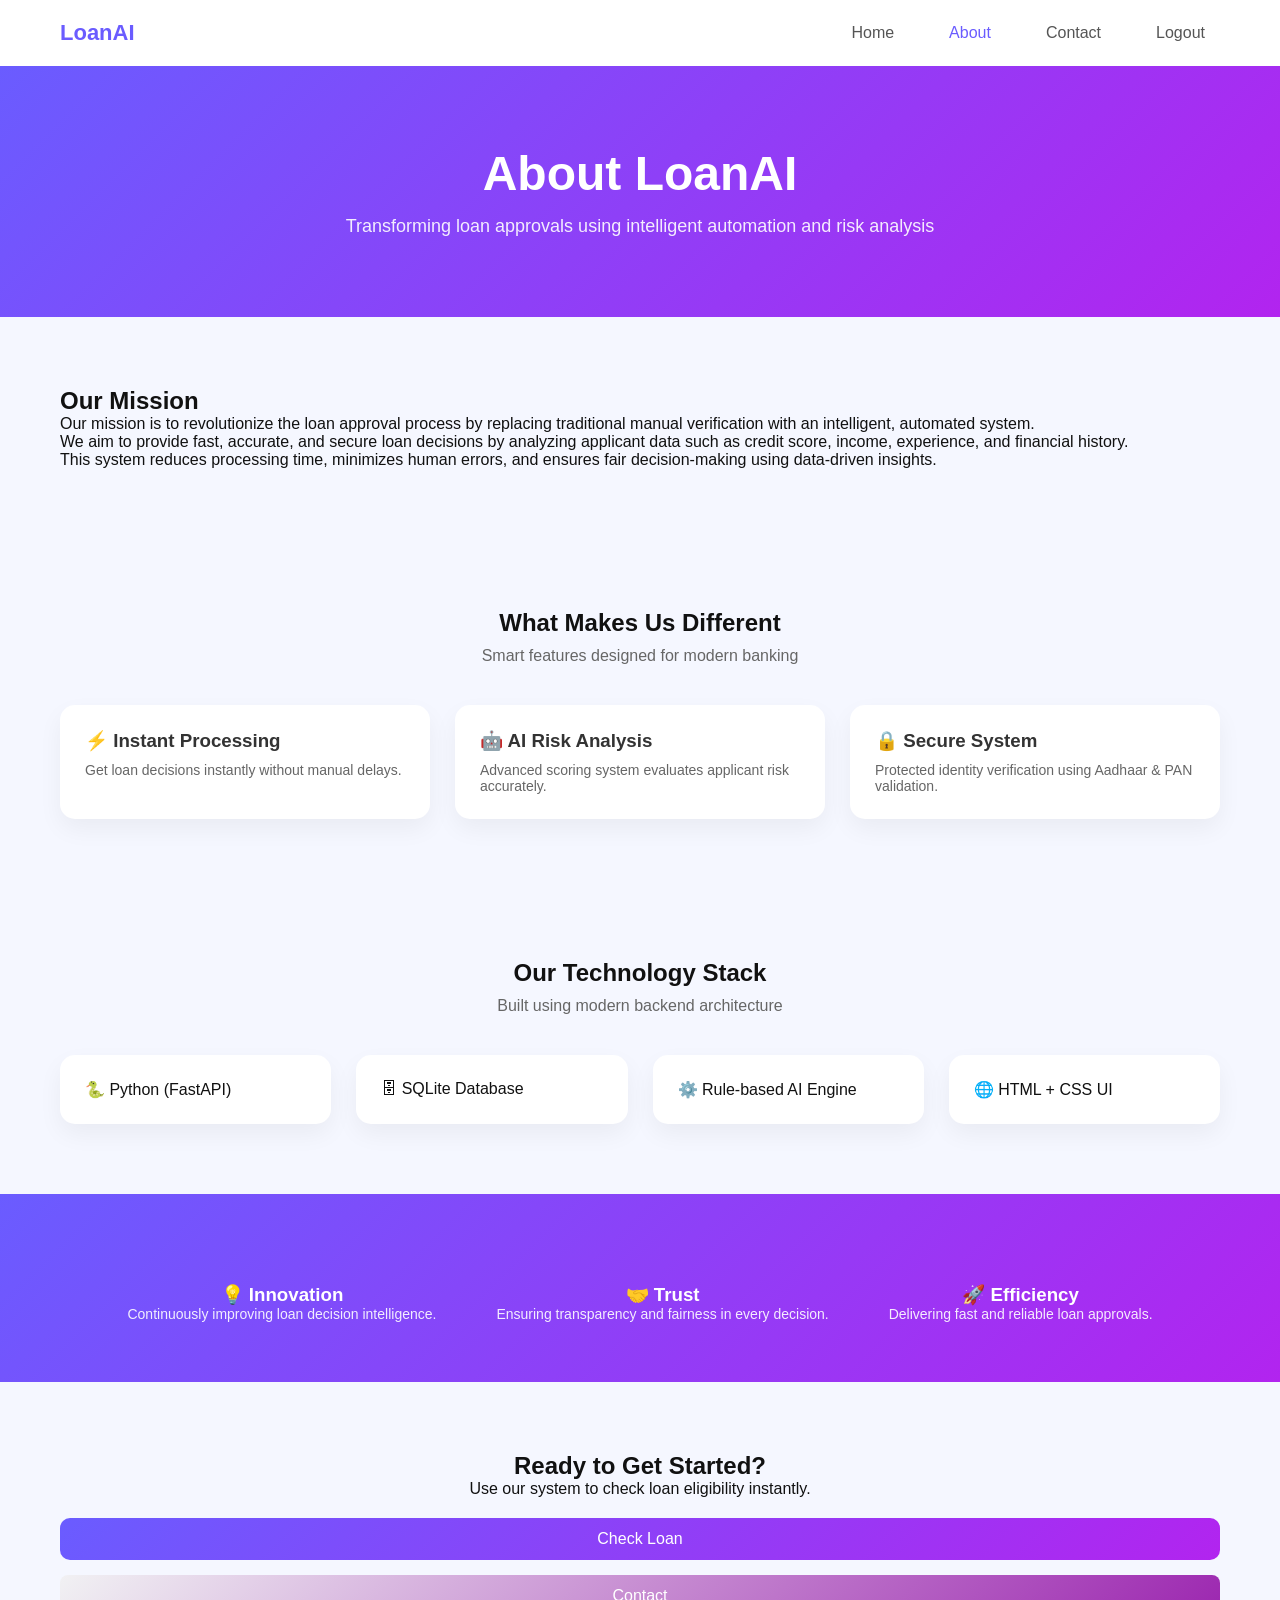
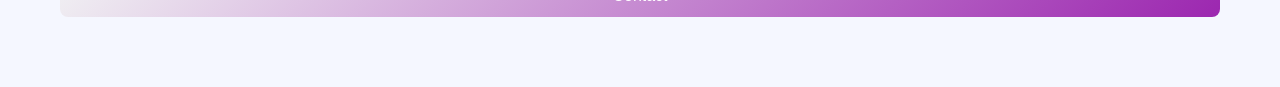
==== static/about.html @ 10fd016d "update it" ====
<!DOCTYPE html>
<html lang="en">
<head>
<meta charset="UTF-8">
<title>About - LoanAI</title>
<link rel="stylesheet" href="/static/style.css">
</head>

<body>
            <!-- NAVBAR -->
<div class="navbar">
    <div class="logo">LoanAI</div>
    <div class="nav-links">
        <a href="#">Home</a>
        <a href="/static/about.html" class="active">About</a>
        <a href="#">Contact</a>
        <a href="#" onclick="logout()">Logout</a>
    </div>
</div>


<!-- HERO SECTION -->
<div class="hero">
    <h1>About LoanAI</h1>
    <p>Transforming loan approvals using intelligent automation and risk analysis</p>
</div>

<!-- OUR MISSION -->
<div class="section">
    <div class="mission">
        <div class="mission-text">
            <h2>Our Mission</h2>
            <p>
                Our mission is to revolutionize the loan approval process by replacing 
                traditional manual verification with an intelligent, automated system.
            </p>
            <p>
                We aim to provide fast, accurate, and secure loan decisions by analyzing 
                applicant data such as credit score, income, experience, and financial history.
            </p>
            <p>
                This system reduces processing time, minimizes human errors, and ensures 
                fair decision-making using data-driven insights.
            </p>
        </div>

        <!-- <div class="mission-img">
            <img src="https://images.unsplash.com/photo-1556740738-b6a63e27c4df" />
        </div> -->
    </div>
</div>

<!-- FEATURES -->
<div class="section">
    <h2 class="center">What Makes Us Different</h2>
    <p class="center subtitle">Smart features designed for modern banking</p>

    <div class="cards">
        <div class="card-box">
            <h3>⚡ Instant Processing</h3>
            <p>Get loan decisions instantly without manual delays.</p>
        </div>

        <div class="card-box">
            <h3>🤖 AI Risk Analysis</h3>
            <p>Advanced scoring system evaluates applicant risk accurately.</p>
        </div>

        <div class="card-box">
            <h3>🔒 Secure System</h3>
            <p>Protected identity verification using Aadhaar & PAN validation.</p>
        </div>
    </div>
</div>

<!-- TECH STACK -->
<div class="section">
    <h2 class="center">Our Technology Stack</h2>
    <p class="center subtitle">Built using modern backend architecture</p>

    <div class="cards">
        <div class="card-box">🐍 Python (FastAPI)</div>
        <div class="card-box">🗄 SQLite Database</div>
        <div class="card-box">⚙️ Rule-based AI Engine</div>
        <div class="card-box">🌐 HTML + CSS UI</div>
    </div>
</div>

<!-- CORE VALUES -->
<div class="hero small">
    <div class="values">
        <div>
            <h3>💡 Innovation</h3>
            <p>Continuously improving loan decision intelligence.</p>
        </div>

        <div>
            <h3>🤝 Trust</h3>
            <p>Ensuring transparency and fairness in every decision.</p>
        </div>

        <div>
            <h3>🚀 Efficiency</h3>
            <p>Delivering fast and reliable loan approvals.</p>
        </div>
    </div>
</div>

<!-- CTA -->
<div class="section center">
    <h2>Ready to Get Started?</h2>
    <p>Use our system to check loan eligibility instantly.</p>

    <div class="buttons">
        <button onclick="goDashboard()" class="primary-btn">Check Loan</button>
        <button class="secondary-btn">Contact</button>
    </div>
</div>

<script>
function goDashboard() {
    window.location.href = "/static/index.html";
}
</script>

</body>
</html>
---- static/style.css ----
body {
    margin: 0;
    font-family: "Segoe UI", sans-serif;
    background: linear-gradient(135deg, #f5f7ff, #e6ecff);
}
/* NAVBAR */
.navbar {
    display: flex;
    justify-content: space-between;
    padding: 20px 60px;
    align-items: center;
}

.logo {
    font-weight: bold;
    font-size: 20px;
}

.nav-links a {
    margin: 0 15px;
    text-decoration: none;
    color: #333;
}

.nav-btn {
    background: linear-gradient(135deg, #6c63ff, #9c27b0);
    color: white;
    border: none;
    padding: 10px 18px;
    border-radius: 8px;
}


/* Layout */
.page {
    display: flex;
    height: 100vh;
}

/* LEFT SIDE */
.left {
    flex: 1;
    padding: 80px;
    display: flex;
    flex-direction: column;
    justify-content: center;
}

.left h1 {
    font-size: 48px;
    margin-bottom: 20px;
}

.left span {
    color: #dcdbe2;
}

.left p {
    font-size: 18px;
    color: #555;
    margin-bottom: 30px;
}

.features div {
    margin: 10px 0;
    font-weight: 500;
}

/* RIGHT SIDE */
.right {
    flex: 1;
    display: flex;
    justify-content: center;
    align-items: center;
}

/* CARD */
.card {
    background: white;
    padding: 40px;
    border-radius: 15px;
    width: 350px;
    box-shadow: 0 10px 30px rgba(0,0,0,0.1);
    text-align: center;
}

.card h2 {
    margin-bottom: 20px;
}

/* INPUTS */
input {
    width: 100%;
    padding: 12px;
    margin: 10px 0;
    border-radius: 8px;
    border: 1px solid #ccc;
    font-size: 14px;
}

/* BUTTON */
button {
    width: 100%;
    padding: 12px;
    margin-top: 15px;
    border: none;
    border-radius: 8px;
    background: linear-gradient(135deg, #f1f1f3, #9c27b0);
    color: white;
    font-size: 16px;
    cursor: pointer;
}

button:hover {
    opacity: 0.9;
}

/* LINK */
.link {
    margin-top: 15px;
}

.link a {
    color: #5d0391;
    text-decoration: none;
}

/* HERO */
.hero {
    background: linear-gradient(135deg, #6c63ff, #9c27b0);
    color: white;
    text-align: center;
    padding: 80px 20px;
}

.hero.small {
    padding: 50px 20px;
}

/* SECTION */
.section {
    padding: 60px 80px;
}

.center {
    text-align: center;
}

.subtitle {
    color: #666;
    margin-bottom: 30px;
}

/* MISSION */
.mission {
    display: flex;
    gap: 40px;
    align-items: center;
}

.mission-text {
    flex: 1;
}

.mission-img img {
    width: 100%;
    border-radius: 12px;
}

/* CARDS */
.cards {
    display: flex;
    gap: 20px;
    margin-top: 30px;
}

.card-box {
    flex: 1;
    background: white;
    padding: 20px;
    border-radius: 12px;
    box-shadow: 0 5px 15px rgba(0,0,0,0.1);
}

/* VALUES */
.values {
    display: flex;
    justify-content: space-around;
}

/* RESET */
* {
    margin: 0;
    padding: 0;
    box-sizing: border-box;
}

body {
    font-family: "Segoe UI", sans-serif;
    background: #f5f7ff;
    color: #111;
}

/* NAVBAR */
.navbar {
    display: flex;
    justify-content: space-between;
    align-items: center;
    padding: 20px 60px;
    background: white;
    box-shadow: 0 2px 10px rgba(0,0,0,0.05);
}

.logo {
    font-size: 22px;
    font-weight: bold;
    color: #6a5cff;
}

.nav-links {
    display: flex;
    align-items: center;
    gap: 25px;
}

.nav-links a {
    text-decoration: none;
    color: #555;
    font-weight: 500;
}

.nav-links a.active {
    color: #6a5cff;
}

.nav-btn {
    padding: 10px 18px;
    border-radius: 10px;
    border: none;
    background: linear-gradient(135deg, #6a5cff, #b224ef);
    color: white;
    cursor: pointer;
}

/* HERO */
.hero {
    text-align: center;
    padding: 80px 20px;
    background: linear-gradient(135deg, #6a5cff, #b224ef);
    color: white;
}

.hero.small {
    padding: 60px 20px;
}

.hero h1 {
    font-size: 48px;
    margin-bottom: 15px;
}

.hero p {
    font-size: 18px;
    opacity: 0.9;
}

/* SECTION */
.section {
    padding: 70px 60px;
}

.center {
    text-align: center;
}

.subtitle {
    color: #666;
    margin-top: 10px;
    margin-bottom: 40px;
}

/* CARDS GRID */
.cards {
    display: grid;
    grid-template-columns: repeat(auto-fit, minmax(250px, 1fr));
    gap: 25px;
}

/* CARD STYLE */
.card-box {
    background: white;
    padding: 25px;
    border-radius: 15px;
    box-shadow: 0 10px 25px rgba(0,0,0,0.05);
    transition: 0.3s;
}

.card-box:hover {
    transform: translateY(-5px);
    box-shadow: 0 15px 30px rgba(0,0,0,0.1);
}

.card-box h3 {
    margin-bottom: 10px;
    color: #333;
}

.card-box p {
    color: #666;
    font-size: 14px;
}

/* STATS */
.values {
    display: flex;
    justify-content: center;
    gap: 60px;
    margin-top: 30px;
}

.values h2 {
    font-size: 36px;
}

.values p {
    font-size: 14px;
    opacity: 0.9;
}

/* BUTTON */
.primary-btn {
    margin-top: 20px;
    padding: 12px 25px;
    border-radius: 10px;
    border: none;
    background: linear-gradient(135deg, #6a5cff, #b224ef);
    color: white;
    font-size: 16px;
    cursor: pointer;
}

.primary-btn:hover {
    opacity: 0.9;
}

/* RESPONSIVE */
@media(max-width: 768px) {
    .navbar {
        padding: 15px 20px;
    }

    .section {
        padding: 50px 20px;
    }

    .hero h1 {
        font-size: 32px;
    }

    .values {
        flex-direction: column;
        gap: 20px;
    }
}
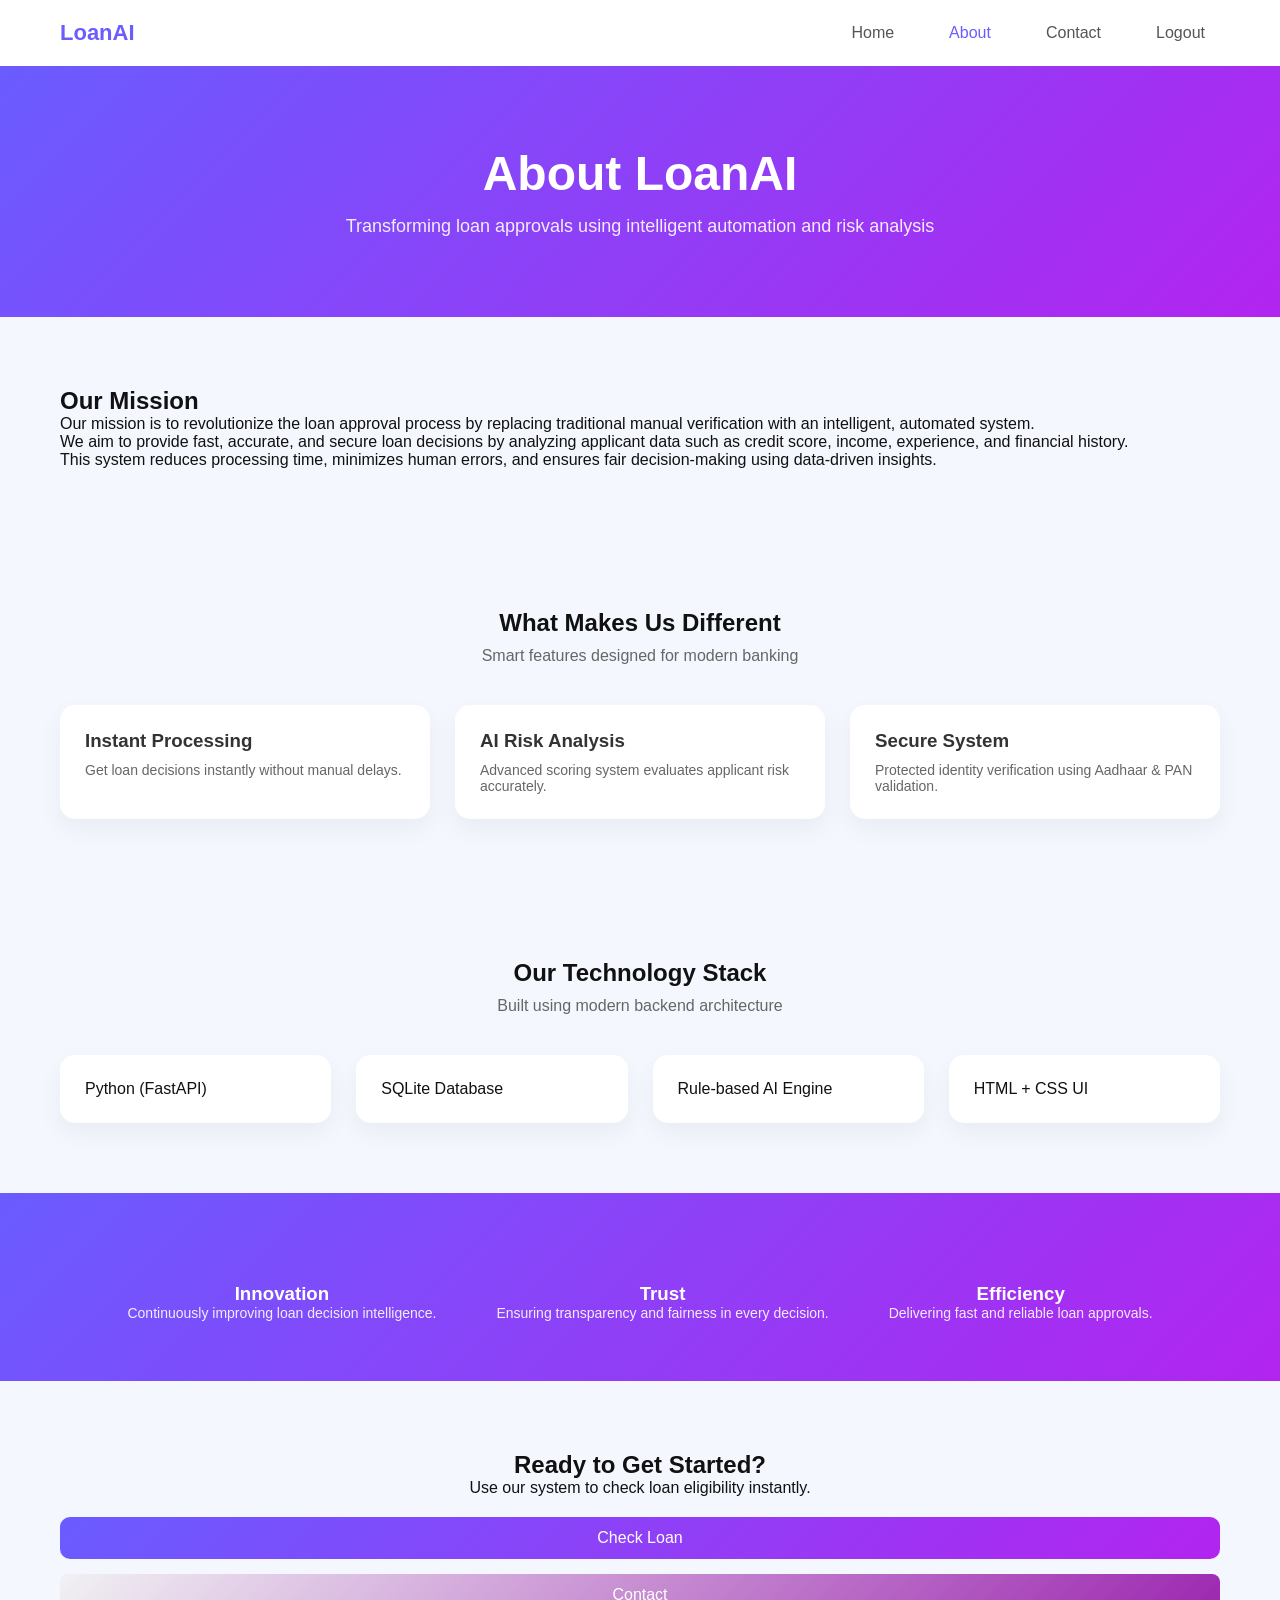
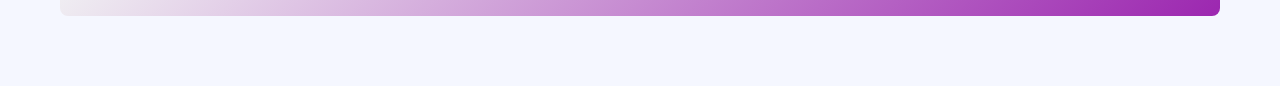
==== commit ab69786d: "update it" ====
--- a/static/about.html
+++ b/static/about.html
@@ -11,7 +11,7 @@
 <div class="navbar">
     <div class="logo">LoanAI</div>
     <div class="nav-links">
-        <a href="#">Home</a>
+        <a href="/static/home.html">Home</a>
         <a href="/static/about.html" class="active">About</a>
         <a href="#">Contact</a>
         <a href="#" onclick="logout()">Logout</a>
@@ -57,17 +57,17 @@
 
     <div class="cards">
         <div class="card-box">
-            <h3>⚡ Instant Processing</h3>
+            <h3> Instant Processing</h3>
             <p>Get loan decisions instantly without manual delays.</p>
         </div>
 
         <div class="card-box">
-            <h3>🤖 AI Risk Analysis</h3>
+            <h3> AI Risk Analysis</h3>
             <p>Advanced scoring system evaluates applicant risk accurately.</p>
         </div>
 
         <div class="card-box">
-            <h3>🔒 Secure System</h3>
+            <h3> Secure System</h3>
             <p>Protected identity verification using Aadhaar & PAN validation.</p>
         </div>
     </div>
@@ -79,10 +79,10 @@
     <p class="center subtitle">Built using modern backend architecture</p>
 
     <div class="cards">
-        <div class="card-box">🐍 Python (FastAPI)</div>
-        <div class="card-box">🗄 SQLite Database</div>
-        <div class="card-box">⚙️ Rule-based AI Engine</div>
-        <div class="card-box">🌐 HTML + CSS UI</div>
+        <div class="card-box"> Python (FastAPI)</div>
+        <div class="card-box"> SQLite Database</div>
+        <div class="card-box"> Rule-based AI Engine</div>
+        <div class="card-box"> HTML + CSS UI</div>
     </div>
 </div>
 
@@ -90,17 +90,17 @@
 <div class="hero small">
     <div class="values">
         <div>
-            <h3>💡 Innovation</h3>
+            <h3>Innovation</h3>
             <p>Continuously improving loan decision intelligence.</p>
         </div>
 
         <div>
-            <h3>🤝 Trust</h3>
+            <h3> Trust</h3>
             <p>Ensuring transparency and fairness in every decision.</p>
         </div>
 
         <div>
-            <h3>🚀 Efficiency</h3>
+            <h3> Efficiency</h3>
             <p>Delivering fast and reliable loan approvals.</p>
         </div>
     </div>
@@ -121,7 +121,15 @@
 function goDashboard() {
     window.location.href = "/static/index.html";
 }
+
+function logout() {
+    localStorage.removeItem("user_id");
+    localStorage.removeItem("user_name");
+    localStorage.removeItem("user_role");
+    localStorage.removeItem("session_token");
+    window.location.href = "/";
+}
 </script>
 
 </body>
-</html>+</html>
--- a/static/style.css
+++ b/static/style.css
@@ -361,4 +361,540 @@
         flex-direction: column;
         gap: 20px;
     }
-}+}
+
+.hidden {
+    display: none;
+}
+
+.dashboard-shell {
+    padding: 48px 60px 72px;
+    background:
+        radial-gradient(circle at top left, rgba(106, 92, 255, 0.12), transparent 30%),
+        linear-gradient(180deg, #f8faff 0%, #eef2ff 100%);
+    min-height: calc(100vh - 80px);
+}
+
+.dashboard-intro {
+    max-width: 760px;
+    margin-bottom: 28px;
+}
+
+.eyebrow {
+    text-transform: uppercase;
+    letter-spacing: 0.12em;
+    font-size: 12px;
+    color: #5b63d3;
+    font-weight: 700;
+    margin-bottom: 10px;
+}
+
+.dashboard-intro h1 {
+    font-size: 42px;
+    margin-bottom: 12px;
+}
+
+.dashboard-intro p {
+    color: #4b5563;
+    line-height: 1.6;
+}
+
+.stats-grid {
+    display: grid;
+    grid-template-columns: repeat(4, minmax(0, 1fr));
+    gap: 18px;
+    margin: 28px 0;
+}
+
+.analytics-grid {
+    display: grid;
+    grid-template-columns: repeat(4, minmax(0, 1fr));
+    gap: 18px;
+    margin: 0 0 28px;
+}
+
+.stat-card {
+    background: rgba(255, 255, 255, 0.88);
+    border: 1px solid rgba(124, 58, 237, 0.08);
+    box-shadow: 0 18px 45px rgba(71, 85, 105, 0.08);
+    border-radius: 18px;
+    padding: 22px 24px;
+}
+
+.stat-card span {
+    display: block;
+    font-size: 13px;
+    color: #6b7280;
+    margin-bottom: 10px;
+}
+
+.stat-card strong {
+    font-size: 30px;
+    color: #111827;
+}
+
+.workspace-grid {
+    display: grid;
+    grid-template-columns: minmax(320px, 420px) minmax(500px, 1fr);
+    gap: 24px;
+    align-items: start;
+}
+
+.form-card,
+.history-card {
+    width: 100%;
+    text-align: left;
+    border: 1px solid rgba(124, 58, 237, 0.08);
+    box-shadow: 0 18px 45px rgba(71, 85, 105, 0.1);
+}
+
+.form-group label {
+    display: block;
+    font-size: 14px;
+    color: #374151;
+    font-weight: 600;
+    margin-top: 12px;
+}
+
+.loading {
+    margin-top: 18px;
+    color: #5b63d3;
+    font-weight: 600;
+}
+
+.result {
+    margin-top: 20px;
+    padding: 22px;
+    border-radius: 18px;
+    border: 1px solid #dbe1ff;
+    background: #f8faff;
+}
+
+.result.approved {
+    background: #effcf4;
+    border-color: #b9ebc7;
+}
+
+.result.review {
+    background: #fff8e8;
+    border-color: #efd89d;
+}
+
+.result.error,
+.result.rejected {
+    background: #fff1f2;
+    border-color: #f0b8c0;
+}
+
+.result-header {
+    display: flex;
+    justify-content: space-between;
+    align-items: center;
+    gap: 12px;
+    margin-bottom: 16px;
+}
+
+.result-grid {
+    display: grid;
+    grid-template-columns: repeat(2, minmax(0, 1fr));
+    gap: 12px;
+    margin-bottom: 14px;
+}
+
+.result-grid div {
+    background: rgba(255, 255, 255, 0.8);
+    border-radius: 12px;
+    padding: 12px;
+}
+
+.result-grid strong,
+.money-line strong {
+    display: block;
+    color: #374151;
+    font-size: 13px;
+}
+
+.result-grid span {
+    display: block;
+    margin-top: 6px;
+    font-size: 20px;
+    font-weight: 700;
+    color: #111827;
+}
+
+.money-line {
+    margin: 8px 0;
+    color: #374151;
+    font-weight: 600;
+}
+
+.advice-panel {
+    display: grid;
+    grid-template-columns: repeat(2, minmax(0, 1fr));
+    gap: 16px;
+    margin-top: 18px;
+}
+
+.advice-panel h4 {
+    margin-bottom: 10px;
+}
+
+.advice-panel ul {
+    padding-left: 18px;
+    color: #4b5563;
+    line-height: 1.6;
+}
+
+.decision-badge {
+    display: inline-flex;
+    align-items: center;
+    justify-content: center;
+    min-width: 96px;
+    padding: 8px 12px;
+    border-radius: 999px;
+    font-size: 12px;
+    font-weight: 700;
+    letter-spacing: 0.08em;
+}
+
+.decision-badge.approved {
+    background: #dff7e5;
+    color: #146534;
+}
+
+.decision-badge.review {
+    background: #fff0c2;
+    color: #8a5b00;
+}
+
+.decision-badge.rejected {
+    background: #ffdce0;
+    color: #9f1239;
+}
+
+.table-wrap {
+    overflow-x: auto;
+}
+
+.table-subline {
+    margin-top: 8px;
+}
+
+.history-table {
+    width: 100%;
+    border-collapse: collapse;
+    margin-top: 8px;
+}
+
+.history-table th,
+.history-table td {
+    padding: 14px 12px;
+    border-bottom: 1px solid #eceff6;
+    text-align: left;
+    font-size: 14px;
+}
+
+.history-table th {
+    color: #6b7280;
+    font-weight: 700;
+}
+
+.simulator-card {
+    margin-top: 24px;
+    width: 100%;
+    text-align: left;
+    border: 1px solid rgba(124, 58, 237, 0.08);
+    box-shadow: 0 18px 45px rgba(71, 85, 105, 0.1);
+}
+
+.reviewer-card {
+    margin-top: 24px;
+    width: 100%;
+    text-align: left;
+    border: 1px solid rgba(124, 58, 237, 0.08);
+    box-shadow: 0 18px 45px rgba(71, 85, 105, 0.1);
+}
+
+.review-grid {
+    display: grid;
+    grid-template-columns: repeat(2, minmax(0, 1fr));
+    gap: 20px;
+}
+
+.review-case {
+    border: 1px solid #e6e9f8;
+    border-radius: 18px;
+    padding: 20px;
+    background: linear-gradient(180deg, #ffffff 0%, #f9faff 100%);
+}
+
+.review-head,
+.review-badges,
+.review-actions {
+    display: flex;
+    justify-content: space-between;
+    align-items: center;
+    gap: 12px;
+}
+
+.review-head {
+    margin-bottom: 16px;
+}
+
+.review-head h3 {
+    margin-bottom: 6px;
+}
+
+.review-head p,
+.review-summary p,
+.table-subline {
+    color: #6b7280;
+    font-size: 13px;
+    margin-top: 4px;
+}
+
+.review-metrics {
+    display: grid;
+    grid-template-columns: repeat(2, minmax(0, 1fr));
+    gap: 12px;
+    margin-bottom: 16px;
+}
+
+.review-metrics div {
+    background: rgba(255, 255, 255, 0.92);
+    border-radius: 14px;
+    padding: 12px;
+}
+
+.review-metrics span {
+    display: block;
+    font-size: 12px;
+    text-transform: uppercase;
+    letter-spacing: 0.08em;
+    color: #6b7280;
+    margin-bottom: 8px;
+}
+
+.review-metrics strong {
+    font-size: 18px;
+}
+
+.review-notes {
+    width: 100%;
+    min-height: 110px;
+    resize: vertical;
+    border: 1px solid #d4daf3;
+    border-radius: 14px;
+    padding: 14px;
+    font: inherit;
+    margin-top: 4px;
+}
+
+.review-actions {
+    margin-top: 14px;
+}
+
+.review-btn {
+    width: auto;
+    min-width: 120px;
+    margin-top: 0;
+    padding: 12px 18px;
+}
+
+.review-btn.approve {
+    background: linear-gradient(135deg, #139b53, #23c16b);
+}
+
+.review-btn.reject {
+    background: linear-gradient(135deg, #c63a53, #ef476f);
+}
+
+.review-summary {
+    border-top: 1px solid #eceff6;
+    padding-top: 14px;
+}
+
+.status-pill {
+    display: inline-flex;
+    align-items: center;
+    justify-content: center;
+    padding: 8px 12px;
+    border-radius: 999px;
+    font-size: 11px;
+    font-weight: 700;
+    letter-spacing: 0.08em;
+    background: #eef2ff;
+    color: #4338ca;
+    text-transform: uppercase;
+}
+
+.status-pill.pending_review {
+    background: #fff0c2;
+    color: #8a5b00;
+}
+
+.status-pill.review_completed {
+    background: #dff7e5;
+    color: #146534;
+}
+
+.simulator-header {
+    display: flex;
+    justify-content: space-between;
+    align-items: end;
+    gap: 20px;
+    margin-bottom: 24px;
+}
+
+.simulator-header .subtitle {
+    max-width: 380px;
+    margin: 0;
+}
+
+.simulator-grid {
+    display: grid;
+    grid-template-columns: repeat(5, minmax(0, 1fr));
+    gap: 18px;
+}
+
+.sim-control {
+    background: linear-gradient(180deg, #ffffff 0%, #f7f8ff 100%);
+    border: 1px solid #e6e9f8;
+    border-radius: 16px;
+    padding: 16px;
+}
+
+.sim-control label {
+    display: block;
+    font-size: 13px;
+    font-weight: 700;
+    color: #374151;
+    margin-bottom: 14px;
+}
+
+.sim-control input[type="range"] {
+    padding: 0;
+    margin: 0;
+    accent-color: #6a5cff;
+}
+
+.sim-control span {
+    display: block;
+    margin-top: 14px;
+    font-size: 24px;
+    font-weight: 700;
+    color: #111827;
+}
+
+.simulator-result {
+    margin-top: 24px;
+    border-radius: 18px;
+    padding: 24px;
+    background: linear-gradient(180deg, #fbfbff 0%, #f2f5ff 100%);
+    border: 1px solid #dde4ff;
+}
+
+.simulator-topline {
+    display: flex;
+    justify-content: space-between;
+    align-items: center;
+    gap: 16px;
+    margin-bottom: 18px;
+}
+
+.simulator-topline strong {
+    font-size: 24px;
+}
+
+.simulator-metrics {
+    display: grid;
+    grid-template-columns: repeat(3, minmax(0, 1fr));
+    gap: 14px;
+    margin-bottom: 18px;
+}
+
+.simulator-metrics div {
+    background: rgba(255, 255, 255, 0.9);
+    border-radius: 14px;
+    padding: 14px;
+}
+
+.simulator-metrics span {
+    display: block;
+    font-size: 12px;
+    text-transform: uppercase;
+    letter-spacing: 0.08em;
+    color: #6b7280;
+    margin-bottom: 8px;
+}
+
+.simulator-metrics strong {
+    font-size: 22px;
+    color: #111827;
+}
+
+.simulator-empty {
+    color: #4b5563;
+    font-weight: 600;
+}
+
+.empty-state {
+    padding: 18px;
+    background: #f8faff;
+    border: 1px dashed #cdd6f4;
+    border-radius: 14px;
+    color: #4b5563;
+    margin: 18px 0;
+}
+
+@media(max-width: 900px) {
+    .dashboard-shell {
+        padding: 32px 20px 48px;
+    }
+
+    .stats-grid,
+    .analytics-grid,
+    .workspace-grid,
+    .advice-panel,
+    .review-grid {
+        grid-template-columns: 1fr;
+    }
+
+    .dashboard-intro h1 {
+        font-size: 34px;
+    }
+
+    .simulator-metrics {
+        grid-template-columns: 1fr;
+    }
+
+    .simulator-header {
+        flex-direction: column;
+        align-items: flex-start;
+    }
+}
+
+@media(max-width: 1100px) {
+    .simulator-grid {
+        grid-template-columns: repeat(2, minmax(0, 1fr));
+    }
+}
+
+@media(max-width: 640px) {
+    .simulator-grid,
+    .simulator-metrics,
+    .result-grid,
+    .review-metrics {
+        grid-template-columns: 1fr;
+    }
+
+    .simulator-topline,
+    .simulator-header,
+    .result-header,
+    .review-head,
+    .review-badges,
+    .review-actions {
+        flex-direction: column;
+        align-items: flex-start;
+    }
+}
